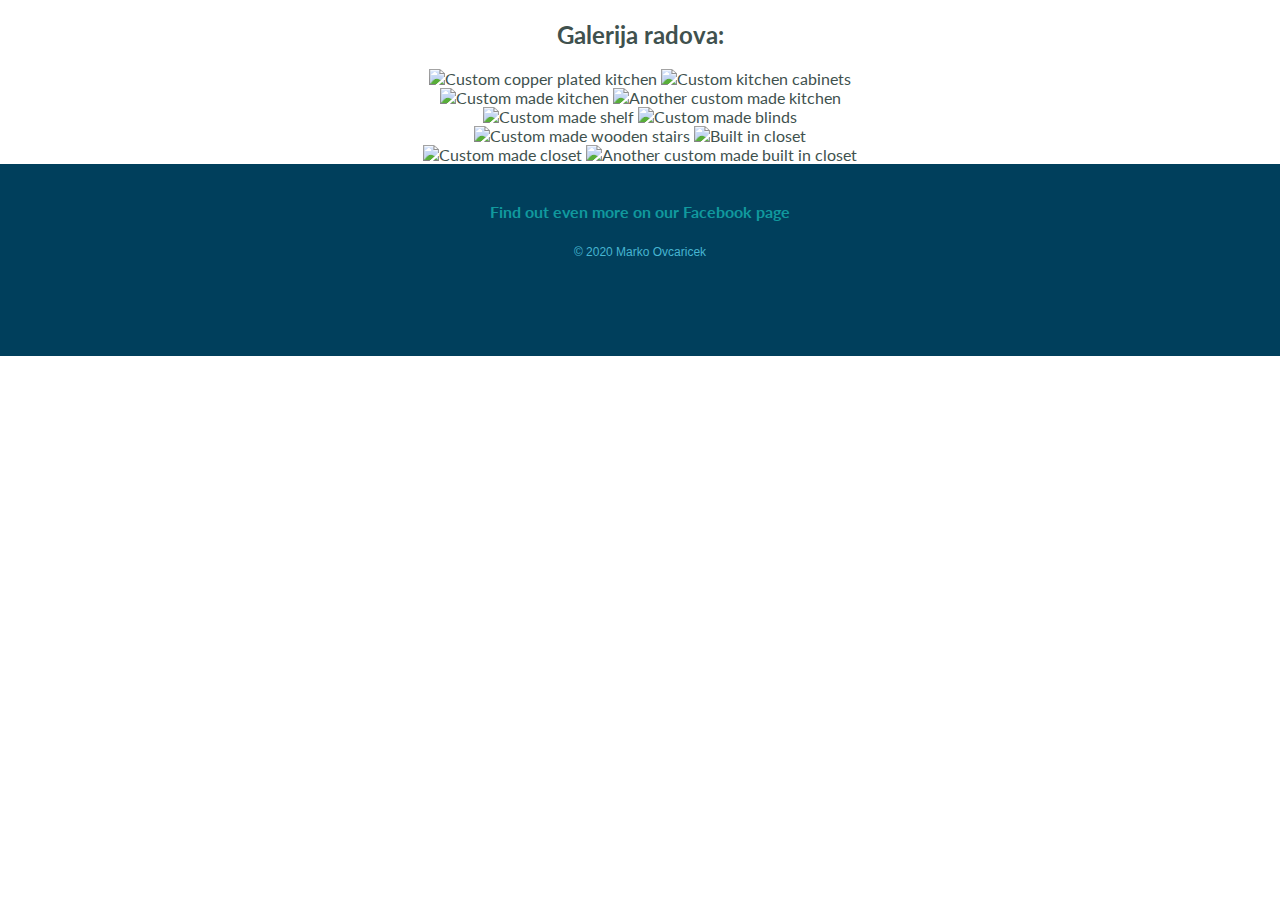
==== gallery.html @ a255d54d "Add initial Kautero Adriatic files" ====
<!DOCTYPE html>
<html lang="en" dir="ltr">

<head>
  <meta charset="utf-8">
  <title>Photo gallery - KAUTERO ADRIATIC</title>
  <link rel="stylesheet" href="css/styles.css">
  <link rel="icon" href="favicon.ico">
  <link href="https://fonts.googleapis.com/css?family=Lato|News+Cycle|Saira+Condensed&display=swap" rel="stylesheet">
</head>

<body>
  <div class="top">
    <h2>Galerija radova:</h2>
    <div class="img">
      <img src="C:\Users\ME\Desktop\Web Development\Kautero Adriatic\images\bakar.jpg" alt="Custom copper plated kitchen">
      <img src="C:\Users\ME\Desktop\Web Development\Kautero Adriatic\images\kuhinja.jpg" alt="Custom kitchen cabinets">

    </div>
    <div class="img">
      <img src="C:\Users\ME\Desktop\Web Development\Kautero Adriatic\images\kuhinja1.jpg" alt="Custom made kitchen">
      <img src="C:\Users\ME\Desktop\Web Development\Kautero Adriatic\images\kuhinja2.jpg" alt="Another custom made kitchen">

    </div>
    <div class="img">
      <img src="C:\Users\ME\Desktop\Web Development\Kautero Adriatic\images\polica.jpg" alt="Custom made shelf">
      <img src="C:\Users\ME\Desktop\Web Development\Kautero Adriatic\images\grilje.jpg" alt="Custom made blinds">

    </div>
    <div class="img">
      <img src="C:\Users\ME\Desktop\Web Development\Kautero Adriatic\images\stube.jpg" alt="Custom made wooden stairs">
      <img src="C:\Users\ME\Desktop\Web Development\Kautero Adriatic\images\ugradbeni.jpg" alt="Built in closet">

    </div>
    <div class="img">
      <img src="C:\Users\ME\Desktop\Web Development\Kautero Adriatic\images\ormar.jpg" alt="Custom made closet">
      <img src="C:\Users\ME\Desktop\Web Development\Kautero Adriatic\images\ugradbeni3.jpg" alt="Another custom made built in closet">

    </div>
  </div>
  <div class="footer">
    <a class="fb" href="https://www.facebook.com/KAUTERO-ADRIATIC-414370849050966/" target="_blank">Find out even more on our Facebook page</a>
    <p class="copyright">© 2020 Marko Ovcaricek</p>
  </div>
</body>

</html>
---- css/styles.css ----
body {
  color: #40514E;
  margin: 0;
  text-align: center;
  font-family: 'Lato', sans-serif;
}

p {
  color: #40514E;
  text-align: center;
  font-family: 'News+Cycle', sans-serif;
  line-height: 2;
  height: auto;

}

h1 {
  font-size: 3rem;
  margin: 3rem auto 0 auto;
  font-family: 'Saira+Condensed&display=swap', sans-serif;
  color: #003f5c;
}

h3 {
  font-size: 1.5rem;
  font-family: 'Saira+Condensed&display=swap', sans-serif;
  color: #003f5c;
}

a {
  color: #11999E;
  font-weight: bold;
  text-decoration: none;
  padding: 1rem 0.5rem;
}

a:hover {
  color: #EAF6F6;
}

hr {
  width: 5%;
  border: dotted #EAF6F6 0.3rem;
  border-bottom: none;
  margin: 6.25rem auto;
}

.divtop {
  background-color: #e1f4f3;
  padding: 2rem 0 1rem 0;
  position: relative;
}

.divmiddle {
  margin: 6.25rem 0;
}

.work {
  width: 50%;
  margin: 6.25rem auto;
  text-align: left;
}

.imgkitchen {
  width: 25%;
  float: left;
  margin-right: 2rem;
}
.imgkitchen:hover {
  width: 40%;
  float: left;
  margin-right: 2rem;
}

.imgcloset {
  width: 15%;
  float: right;
  margin-left: 2rem;
}
.imgcloset:hover {
  width: 30%;
  float: right;
  margin-left: 2rem;
}

.button {
  background-color: #003f5c;
  color: white;
  padding: 1rem 0.5rem;
  margin-bottom: 2rem;
}

.button:hover {
  background-color: #e1f4f3;
}

.mail {
  color: #e1f4f3;
}

.mail:hover {
  color: #003f5c;
}

.footer {
  background-color: #003f5c;
  color: #EAF6F6;
  height: 8rem;
  line-height: 2;
  padding: 2rem 0 2rem 0;
  margin: 0;

}

.pfoot {
  color: #e1f4f3;
}

.copyright {
  color: #46b5d1;
  font-size: 0.75rem;
}
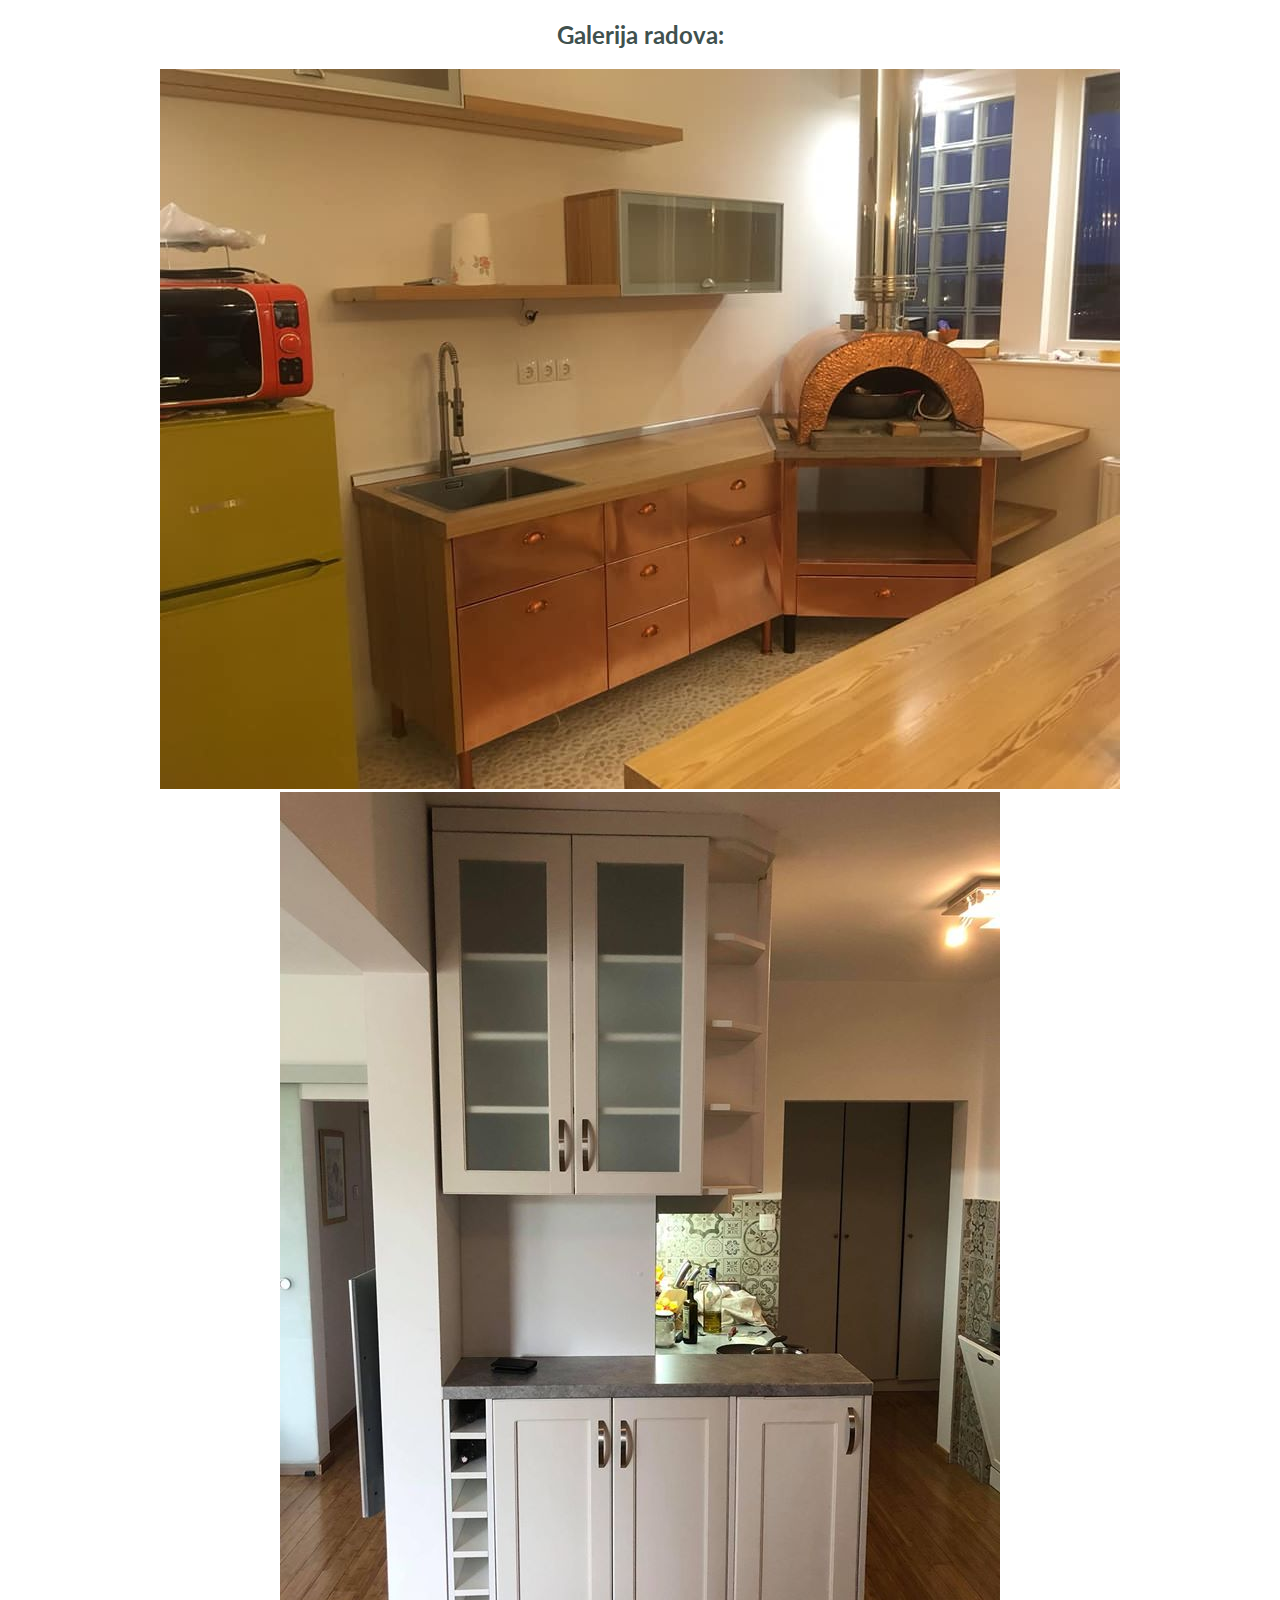
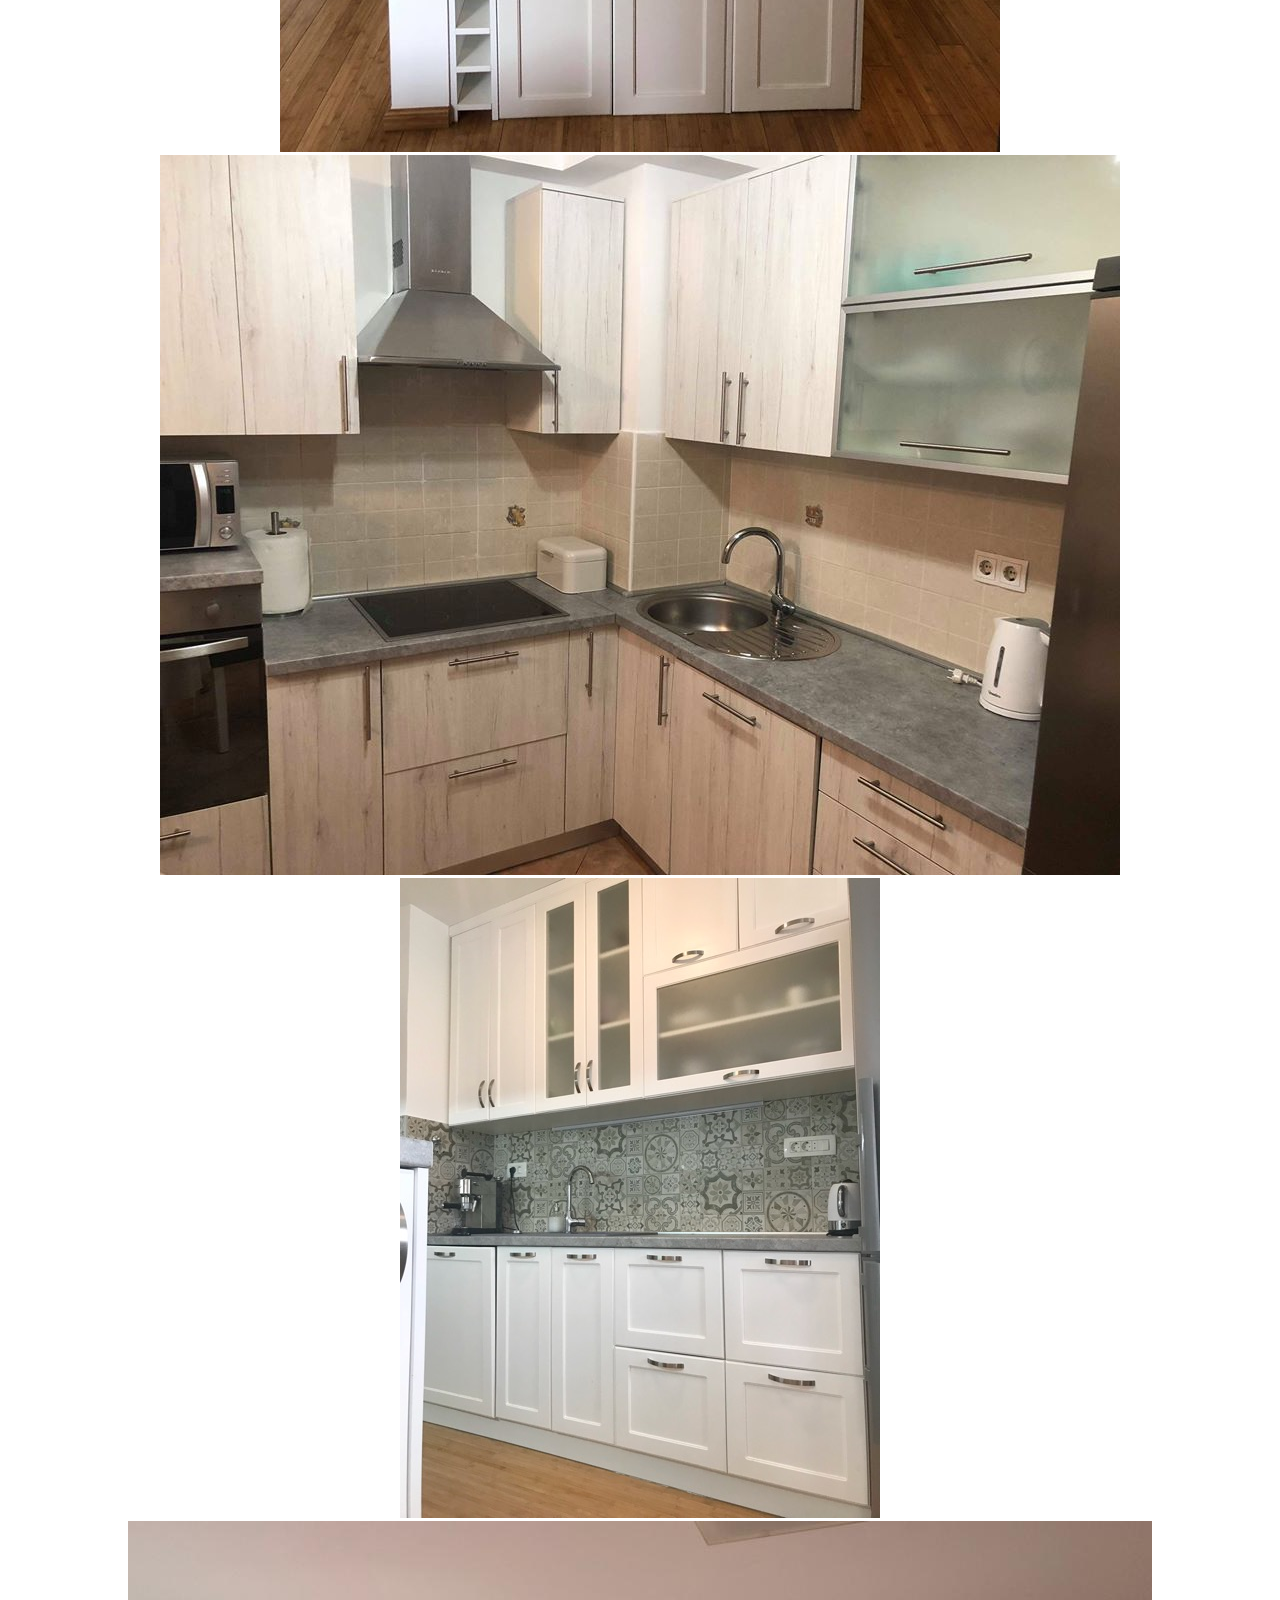
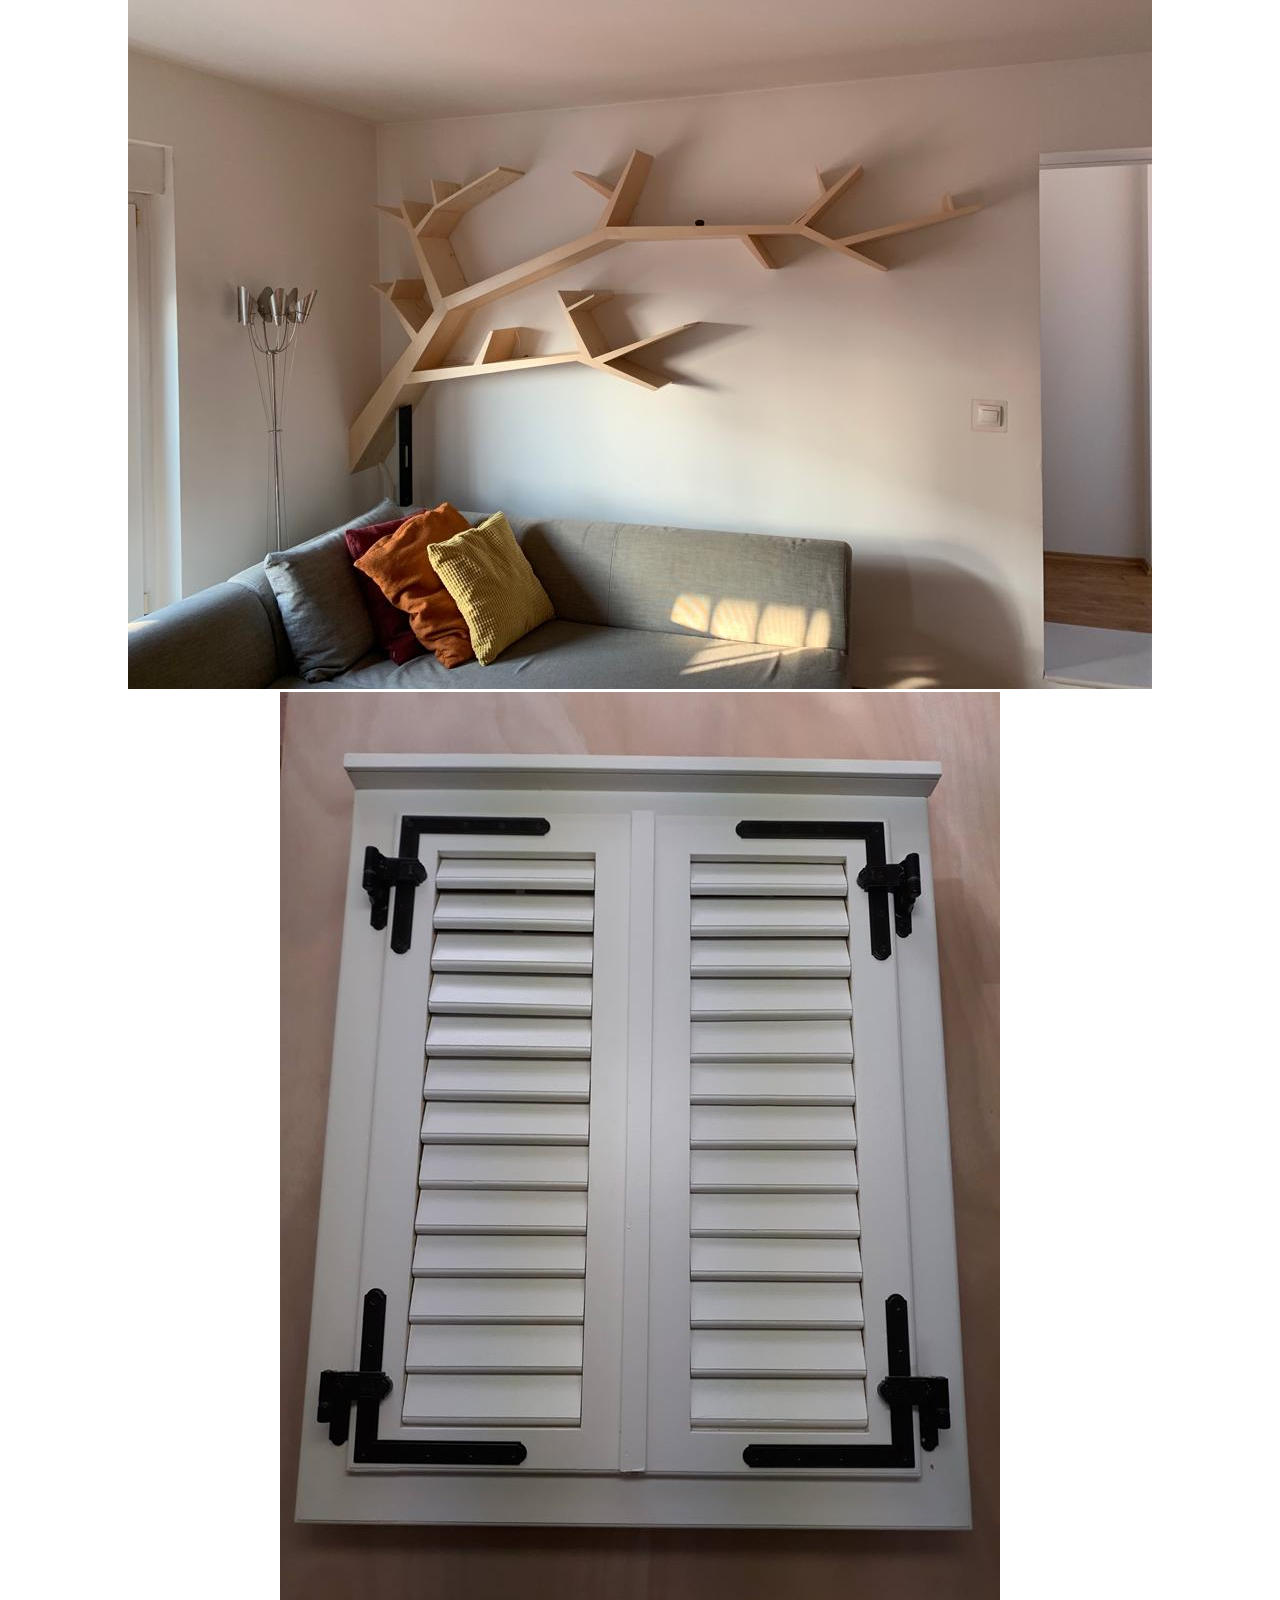
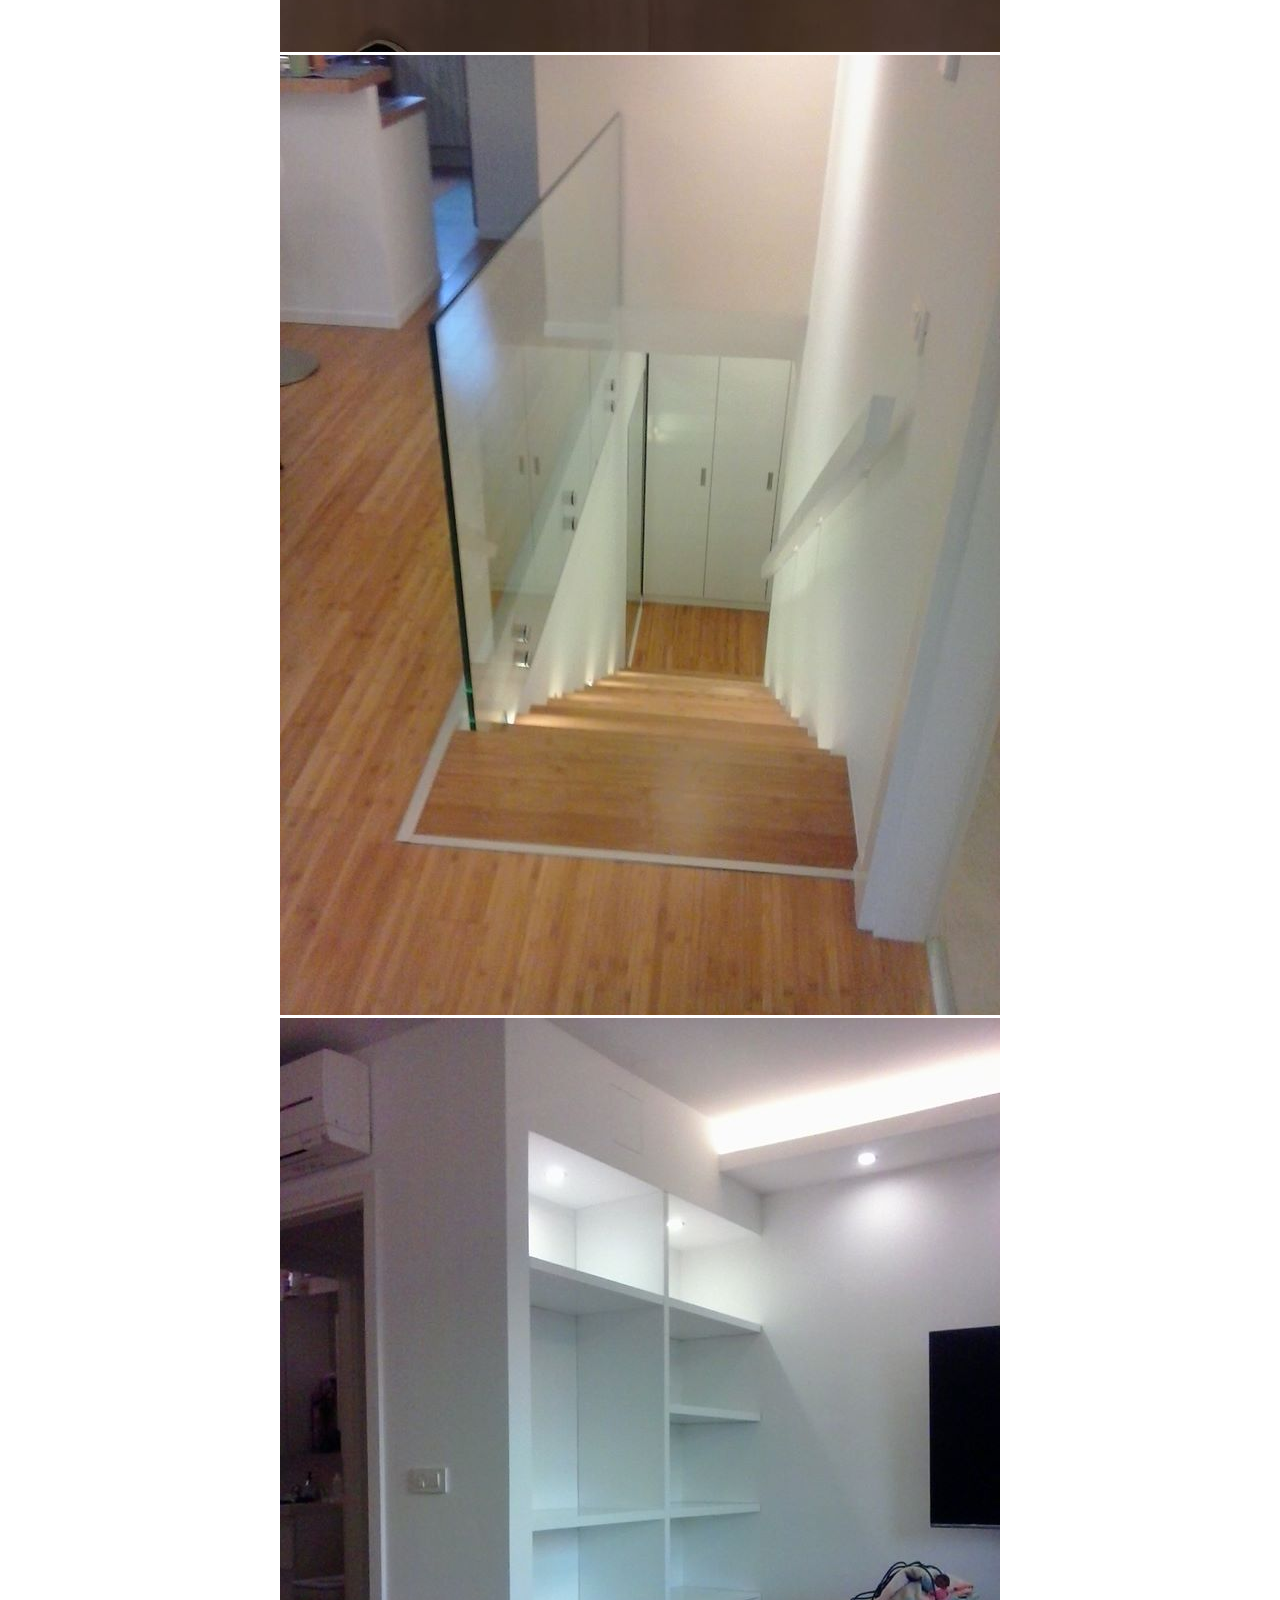
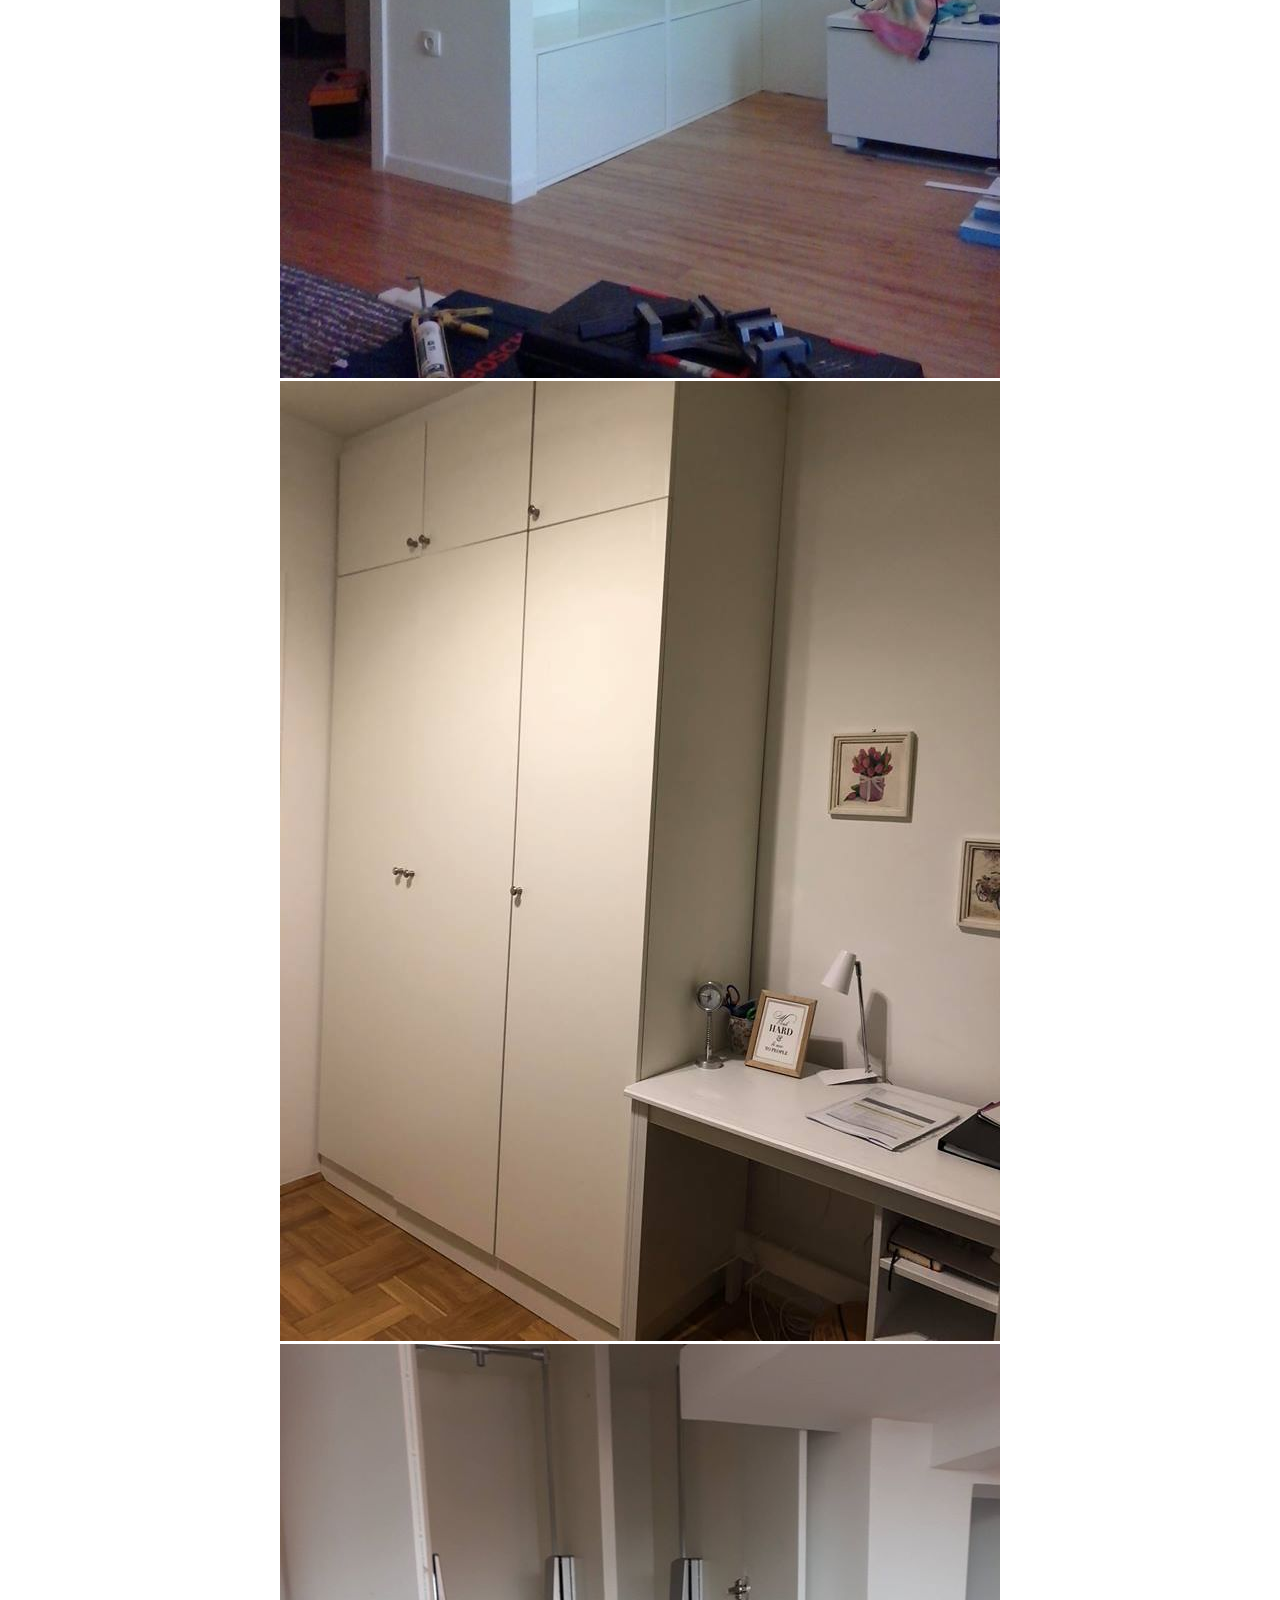
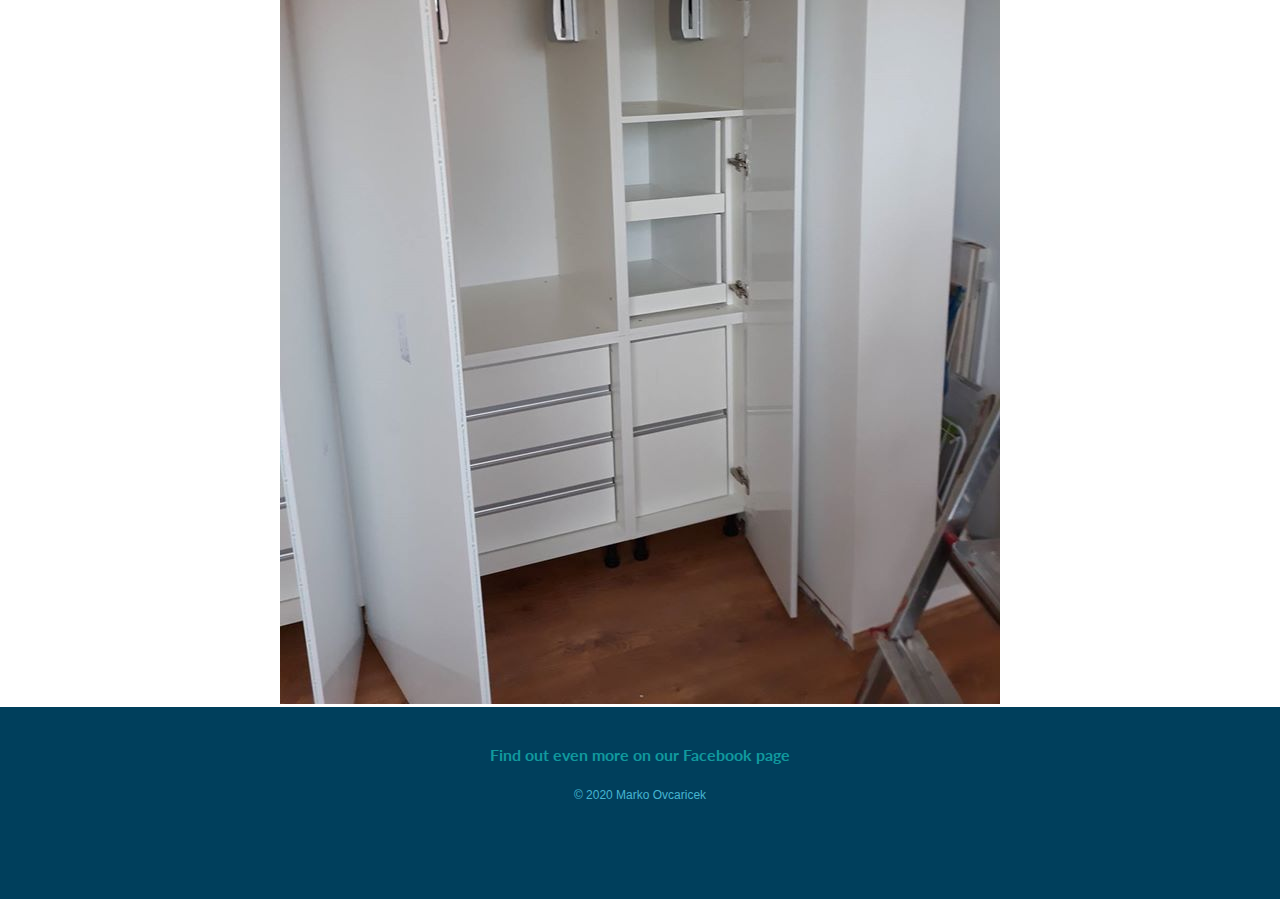
==== commit dab42e70: "Add files via upload" ====
--- a/gallery.html
+++ b/gallery.html
@@ -13,28 +13,28 @@
   <div class="top">
     <h2>Galerija radova:</h2>
     <div class="img">
-      <img src="C:\Users\ME\Desktop\Web Development\Kautero Adriatic\images\bakar.jpg" alt="Custom copper plated kitchen">
-      <img src="C:\Users\ME\Desktop\Web Development\Kautero Adriatic\images\kuhinja.jpg" alt="Custom kitchen cabinets">
+      <img src="images\bakar.jpg" alt="Custom copper plated kitchen">
+      <img src="images\kuhinja.jpg" alt="Custom kitchen cabinets">
 
     </div>
     <div class="img">
-      <img src="C:\Users\ME\Desktop\Web Development\Kautero Adriatic\images\kuhinja1.jpg" alt="Custom made kitchen">
-      <img src="C:\Users\ME\Desktop\Web Development\Kautero Adriatic\images\kuhinja2.jpg" alt="Another custom made kitchen">
+      <img src="images\kuhinja1.jpg" alt="Custom made kitchen">
+      <img src="images\kuhinja2.jpg" alt="Another custom made kitchen">
 
     </div>
     <div class="img">
-      <img src="C:\Users\ME\Desktop\Web Development\Kautero Adriatic\images\polica.jpg" alt="Custom made shelf">
-      <img src="C:\Users\ME\Desktop\Web Development\Kautero Adriatic\images\grilje.jpg" alt="Custom made blinds">
+      <img src="images\polica.jpg" alt="Custom made shelf">
+      <img src="images\grilje.jpg" alt="Custom made blinds">
 
     </div>
     <div class="img">
-      <img src="C:\Users\ME\Desktop\Web Development\Kautero Adriatic\images\stube.jpg" alt="Custom made wooden stairs">
-      <img src="C:\Users\ME\Desktop\Web Development\Kautero Adriatic\images\ugradbeni.jpg" alt="Built in closet">
+      <img src="images\stube.jpg" alt="Custom made wooden stairs">
+      <img src="images\ugradbeni.jpg" alt="Built in closet">
 
     </div>
     <div class="img">
-      <img src="C:\Users\ME\Desktop\Web Development\Kautero Adriatic\images\ormar.jpg" alt="Custom made closet">
-      <img src="C:\Users\ME\Desktop\Web Development\Kautero Adriatic\images\ugradbeni3.jpg" alt="Another custom made built in closet">
+      <img src="images\ormar.jpg" alt="Custom made closet">
+      <img src="images\ugradbeni3.jpg" alt="Another custom made built in closet">
 
     </div>
   </div>
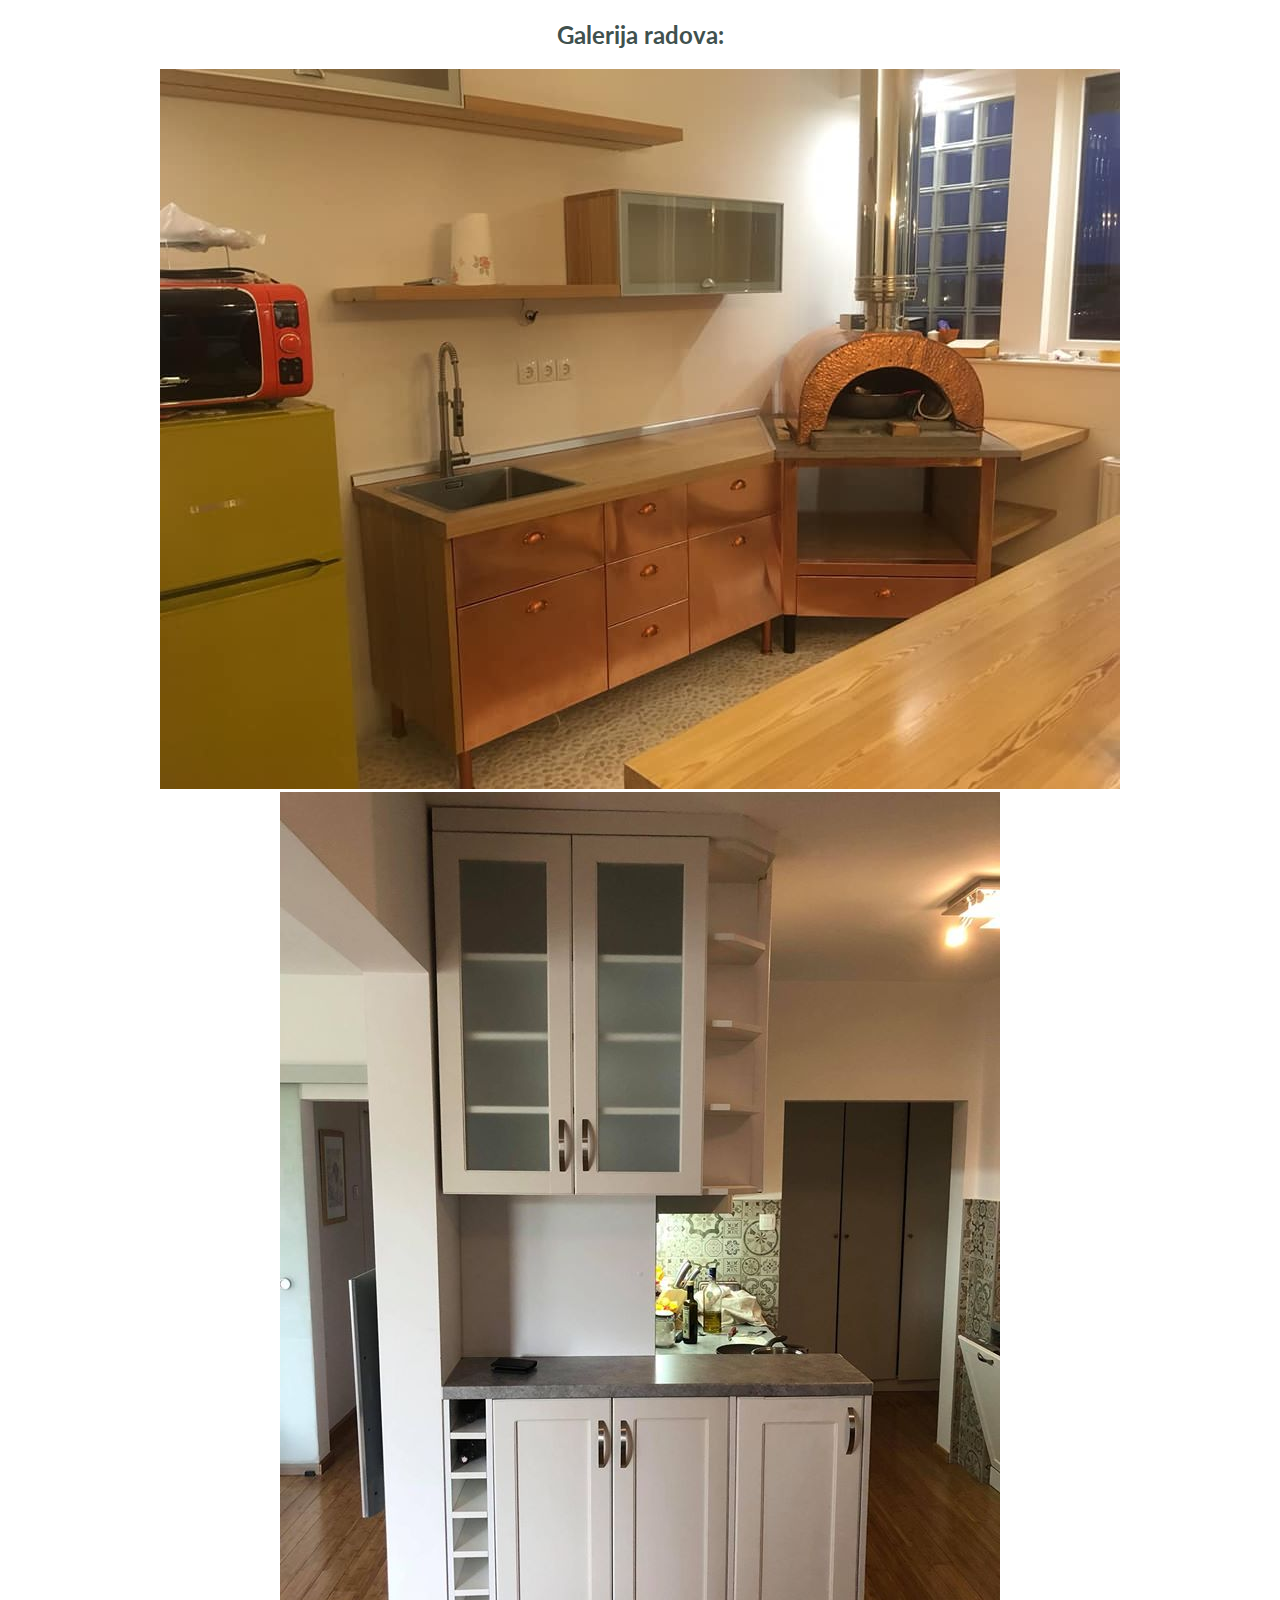
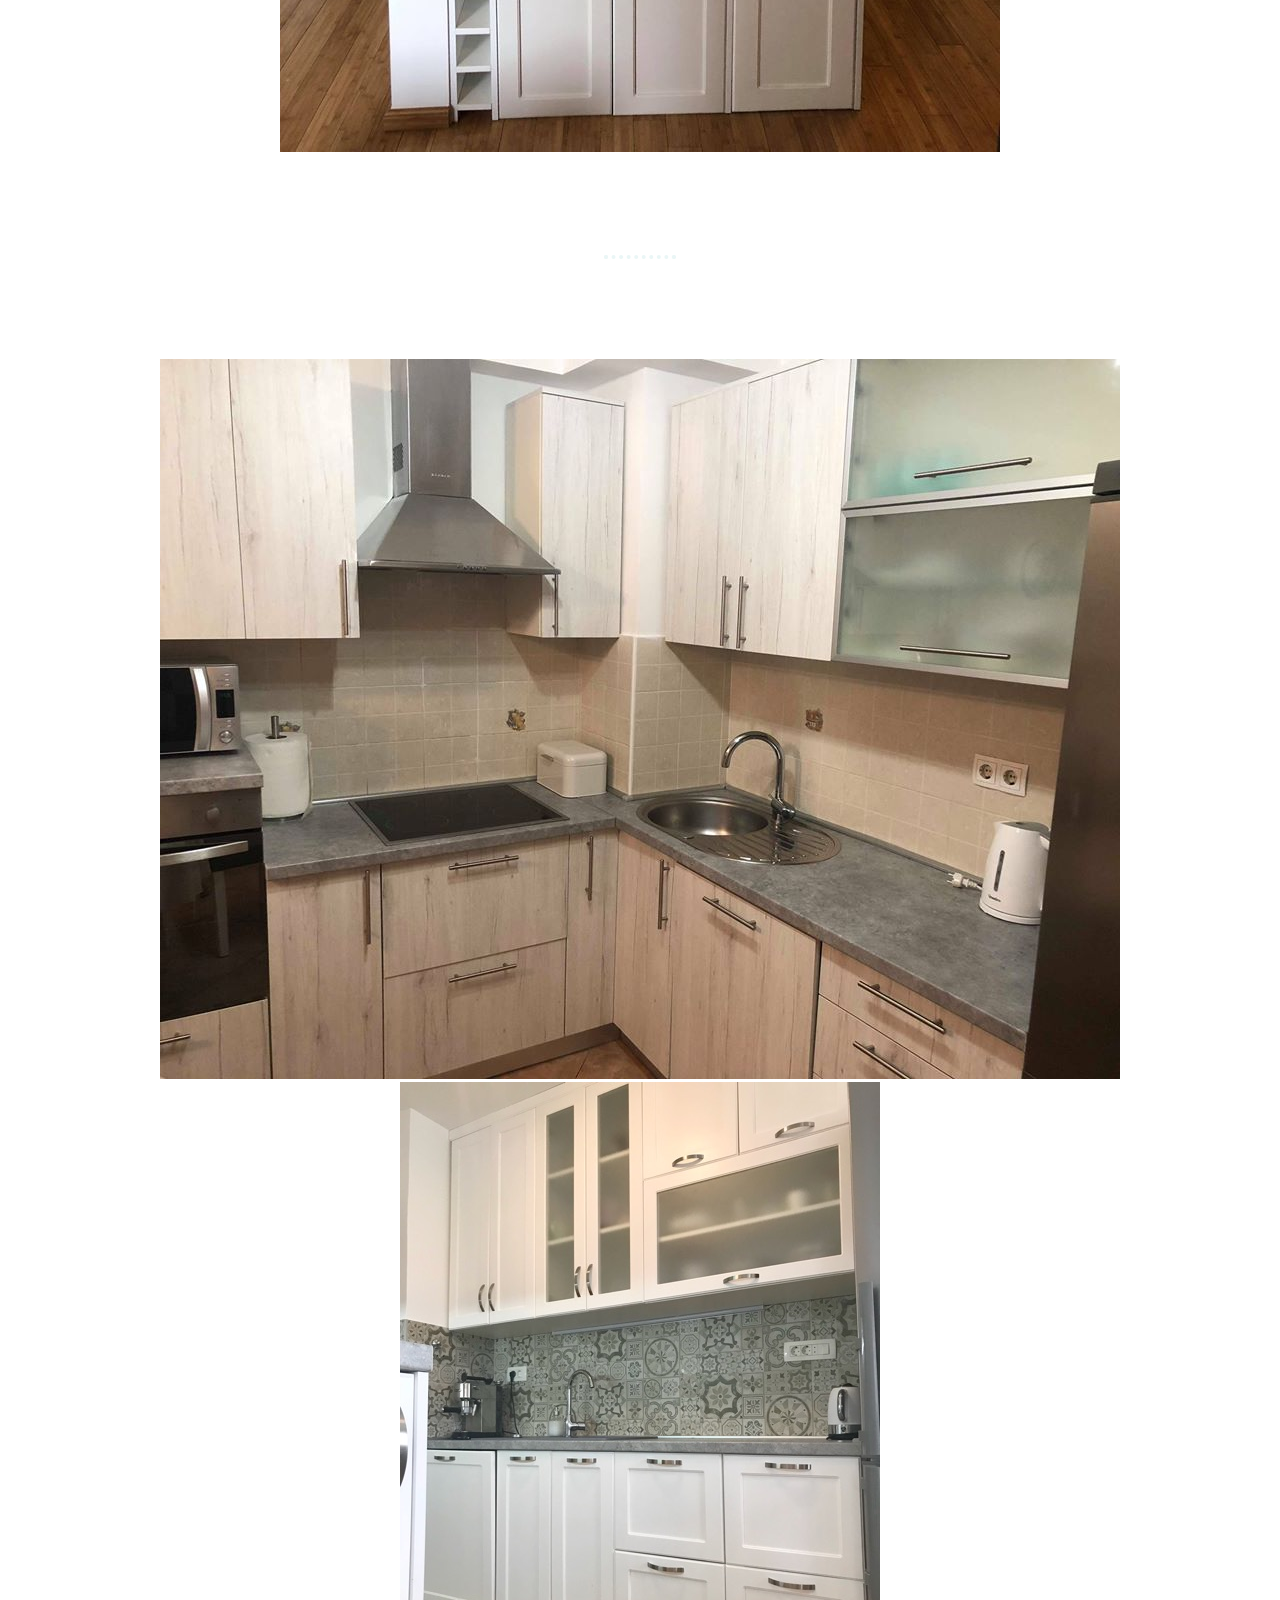
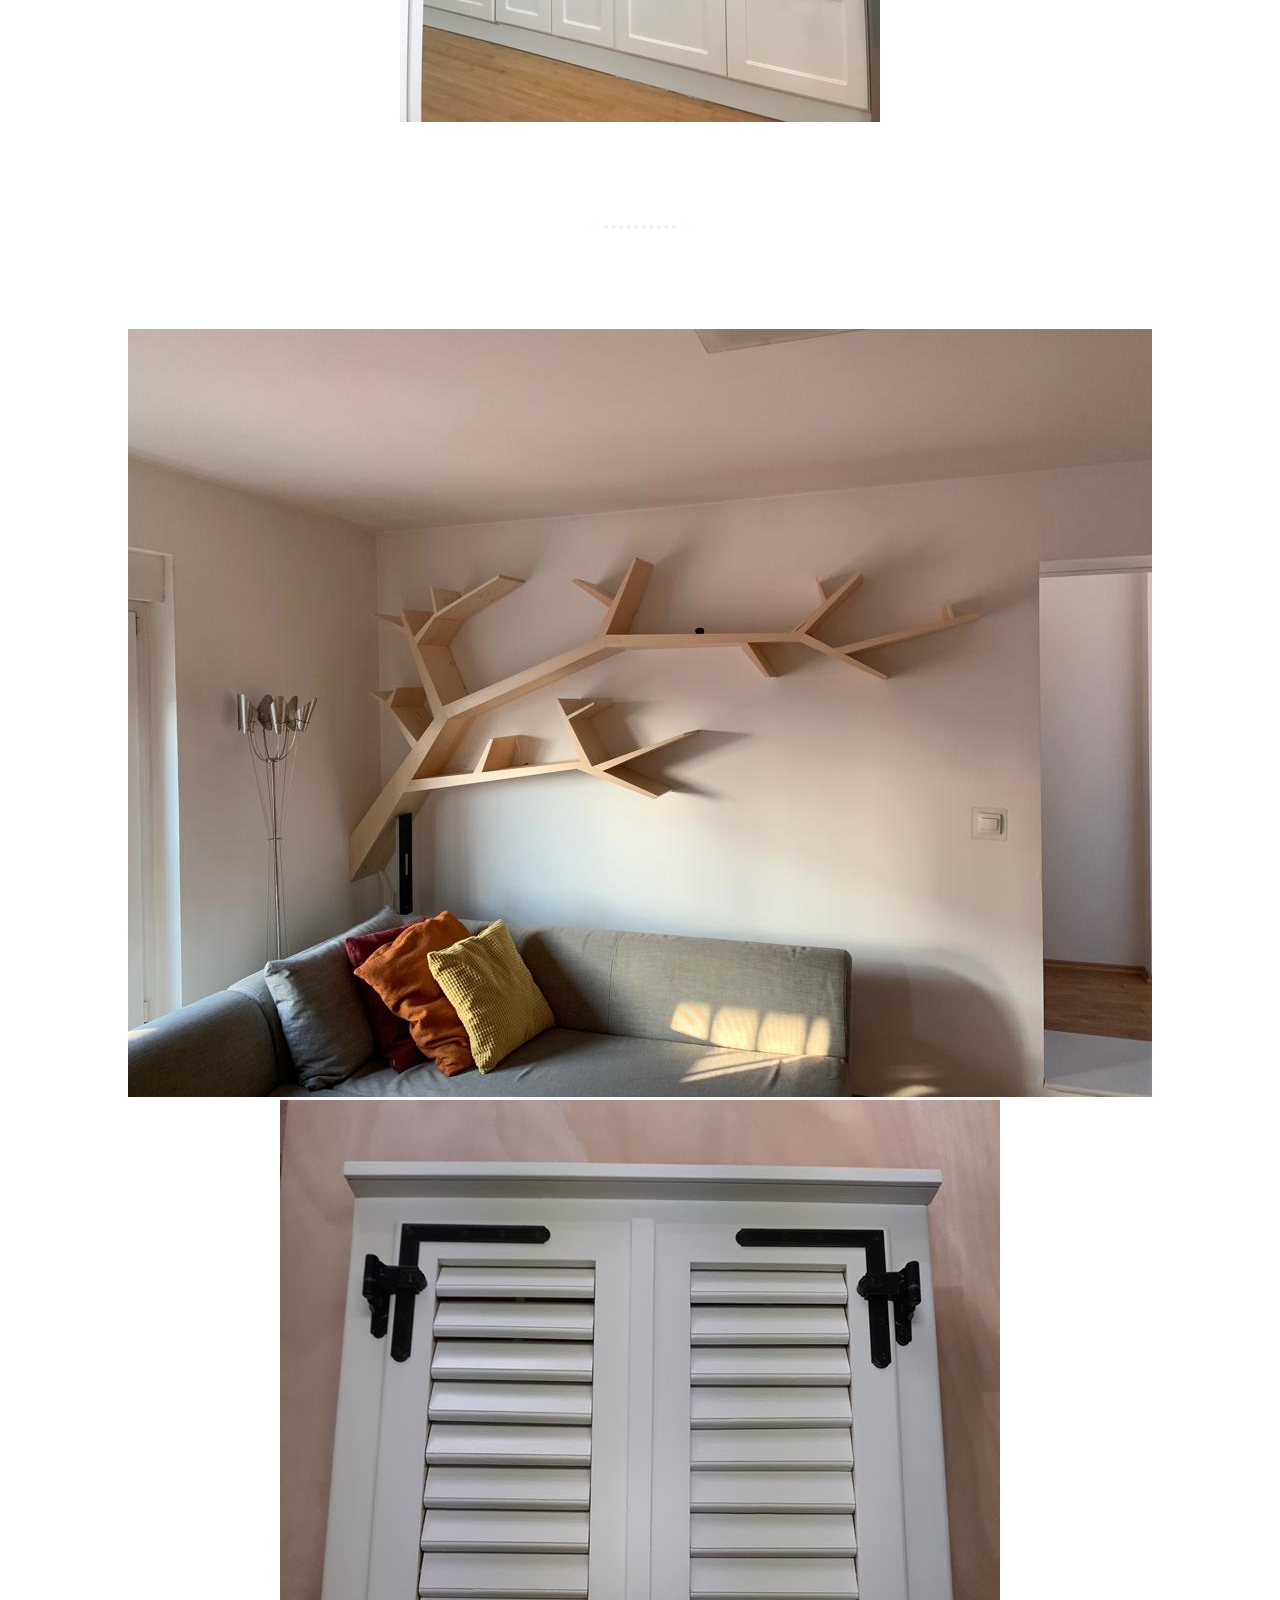
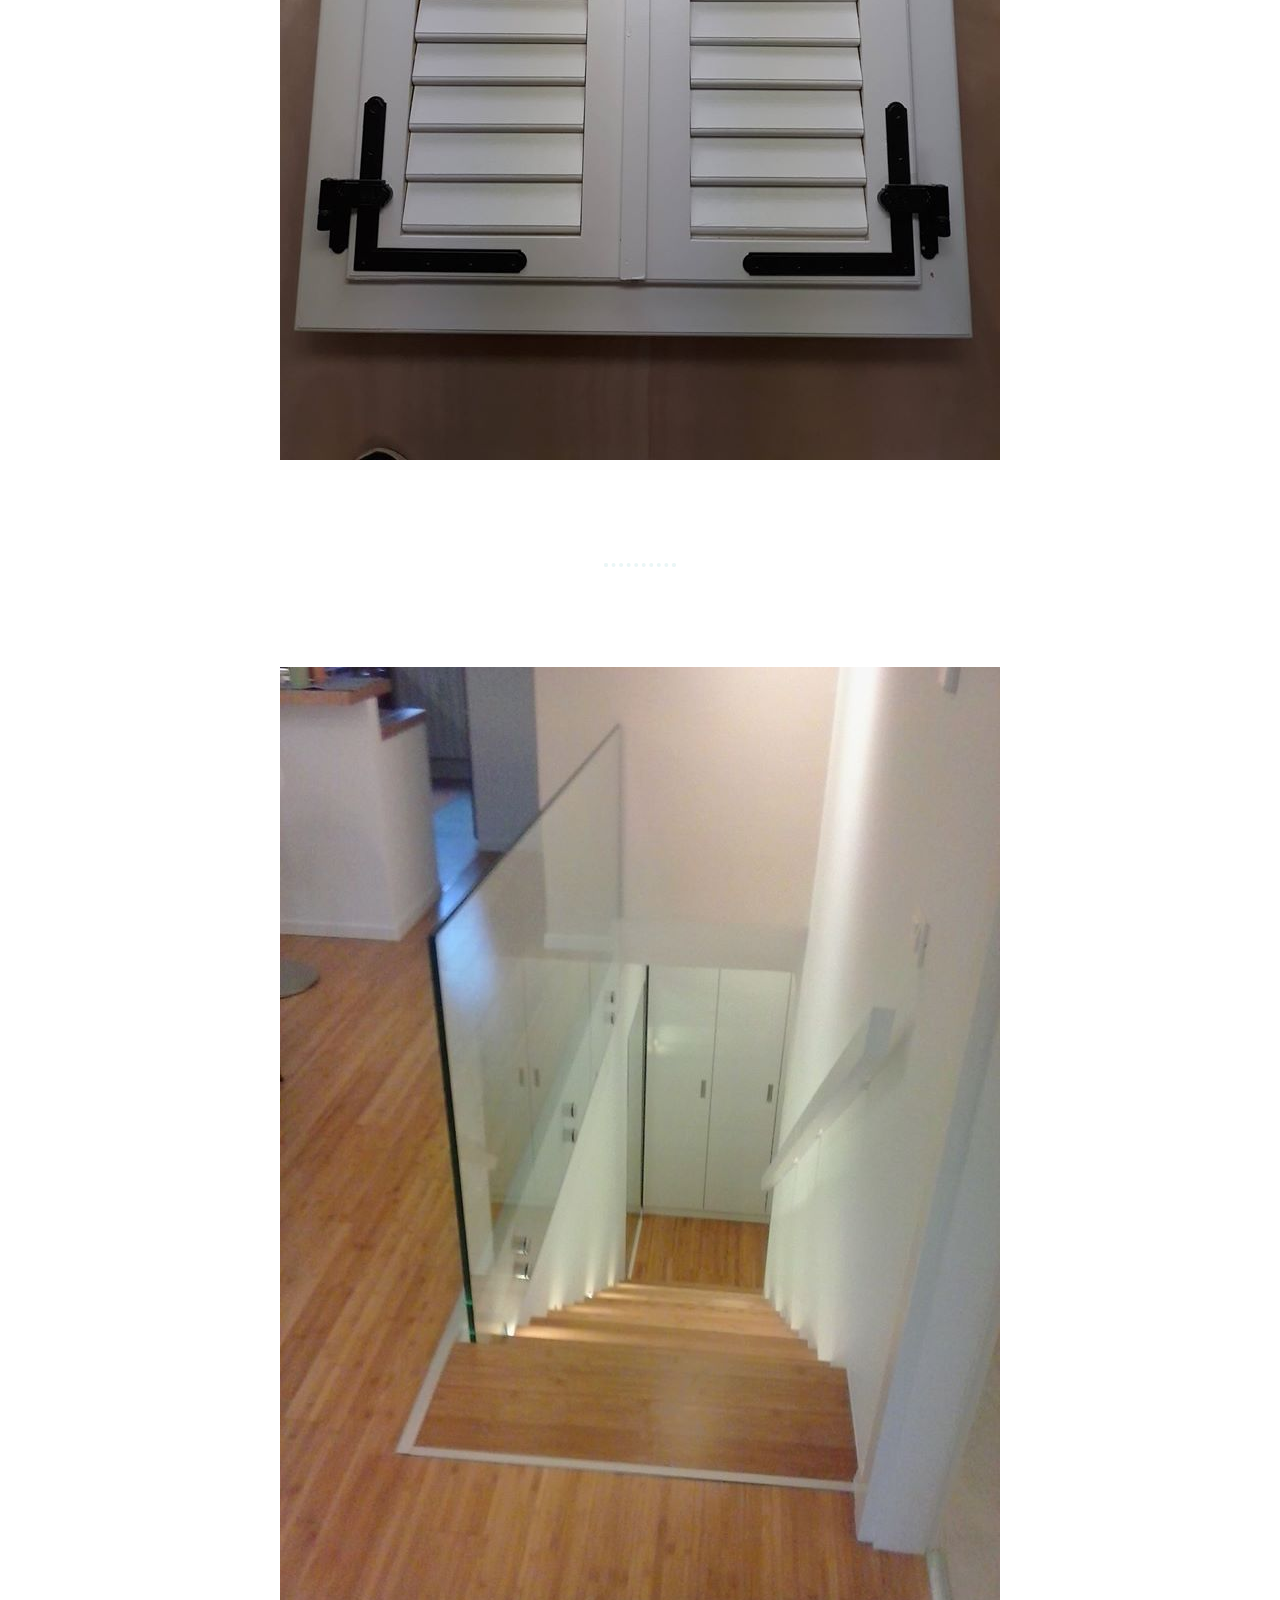
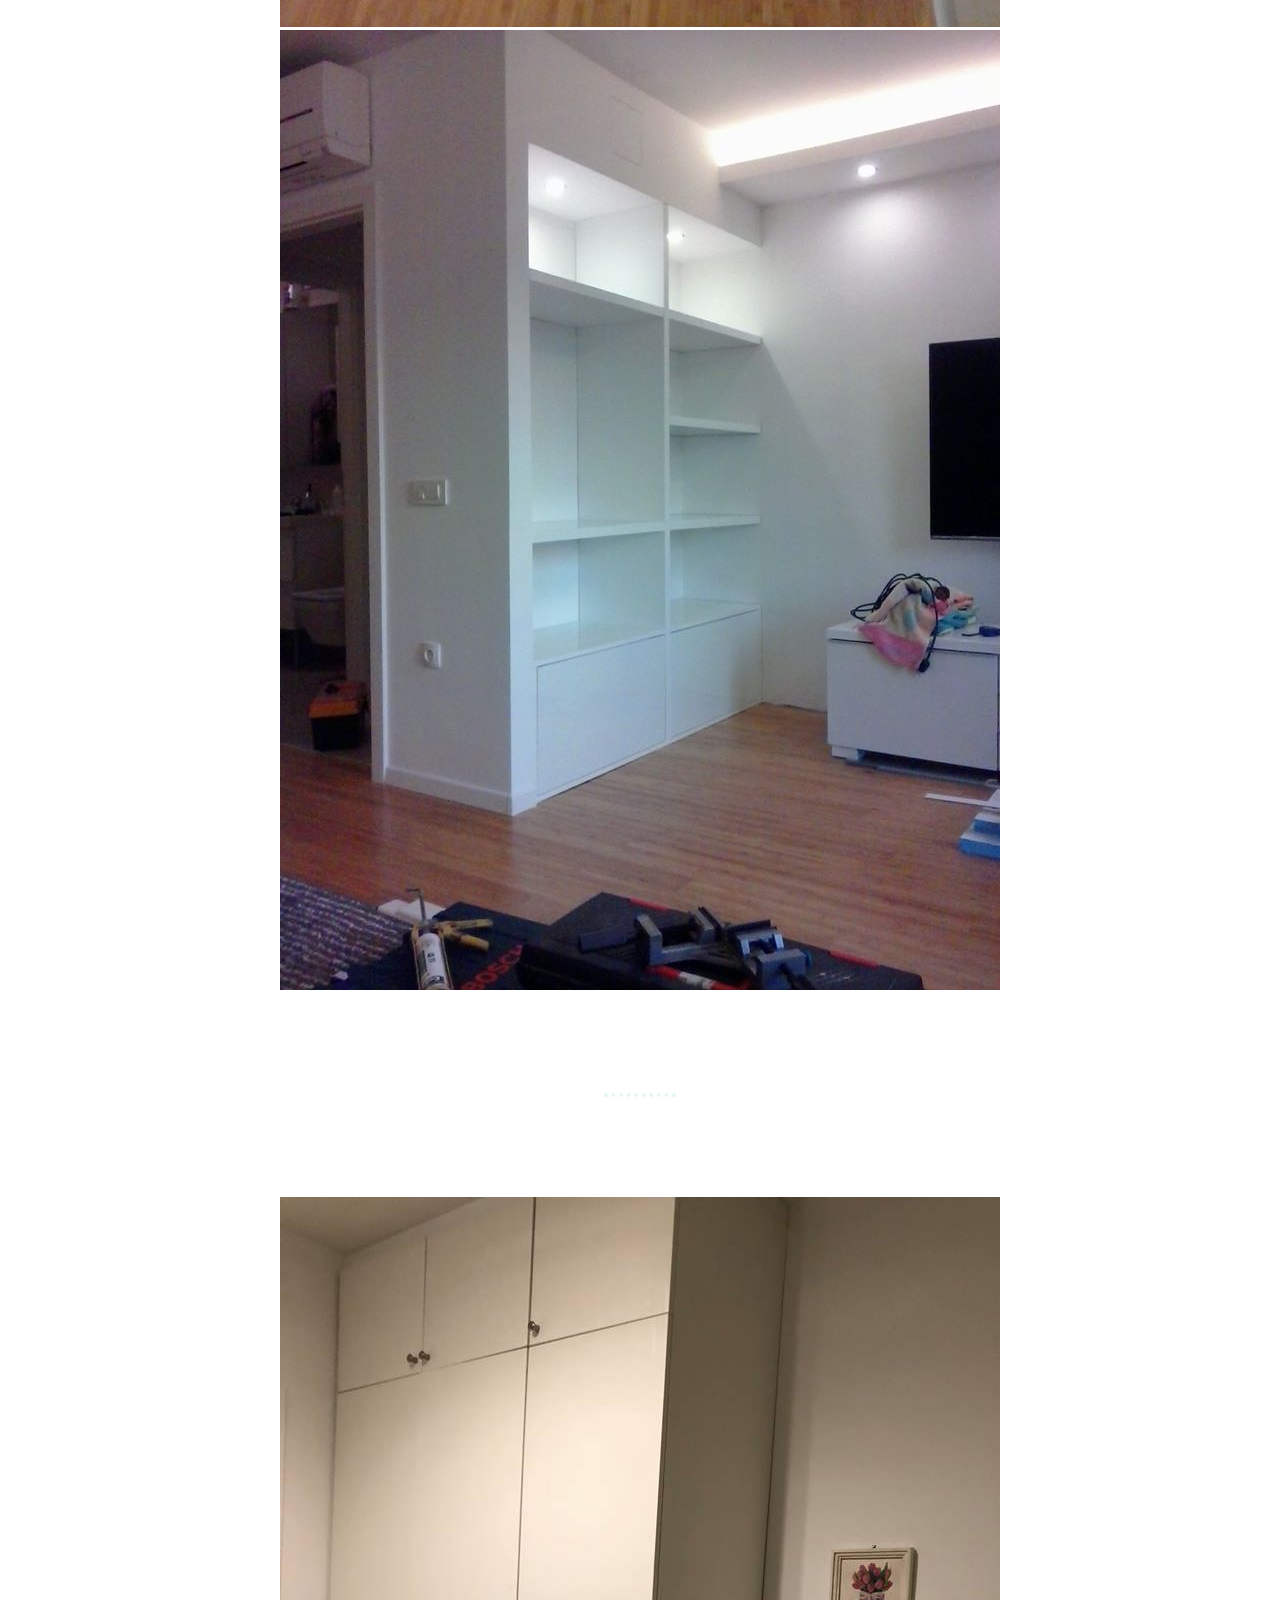
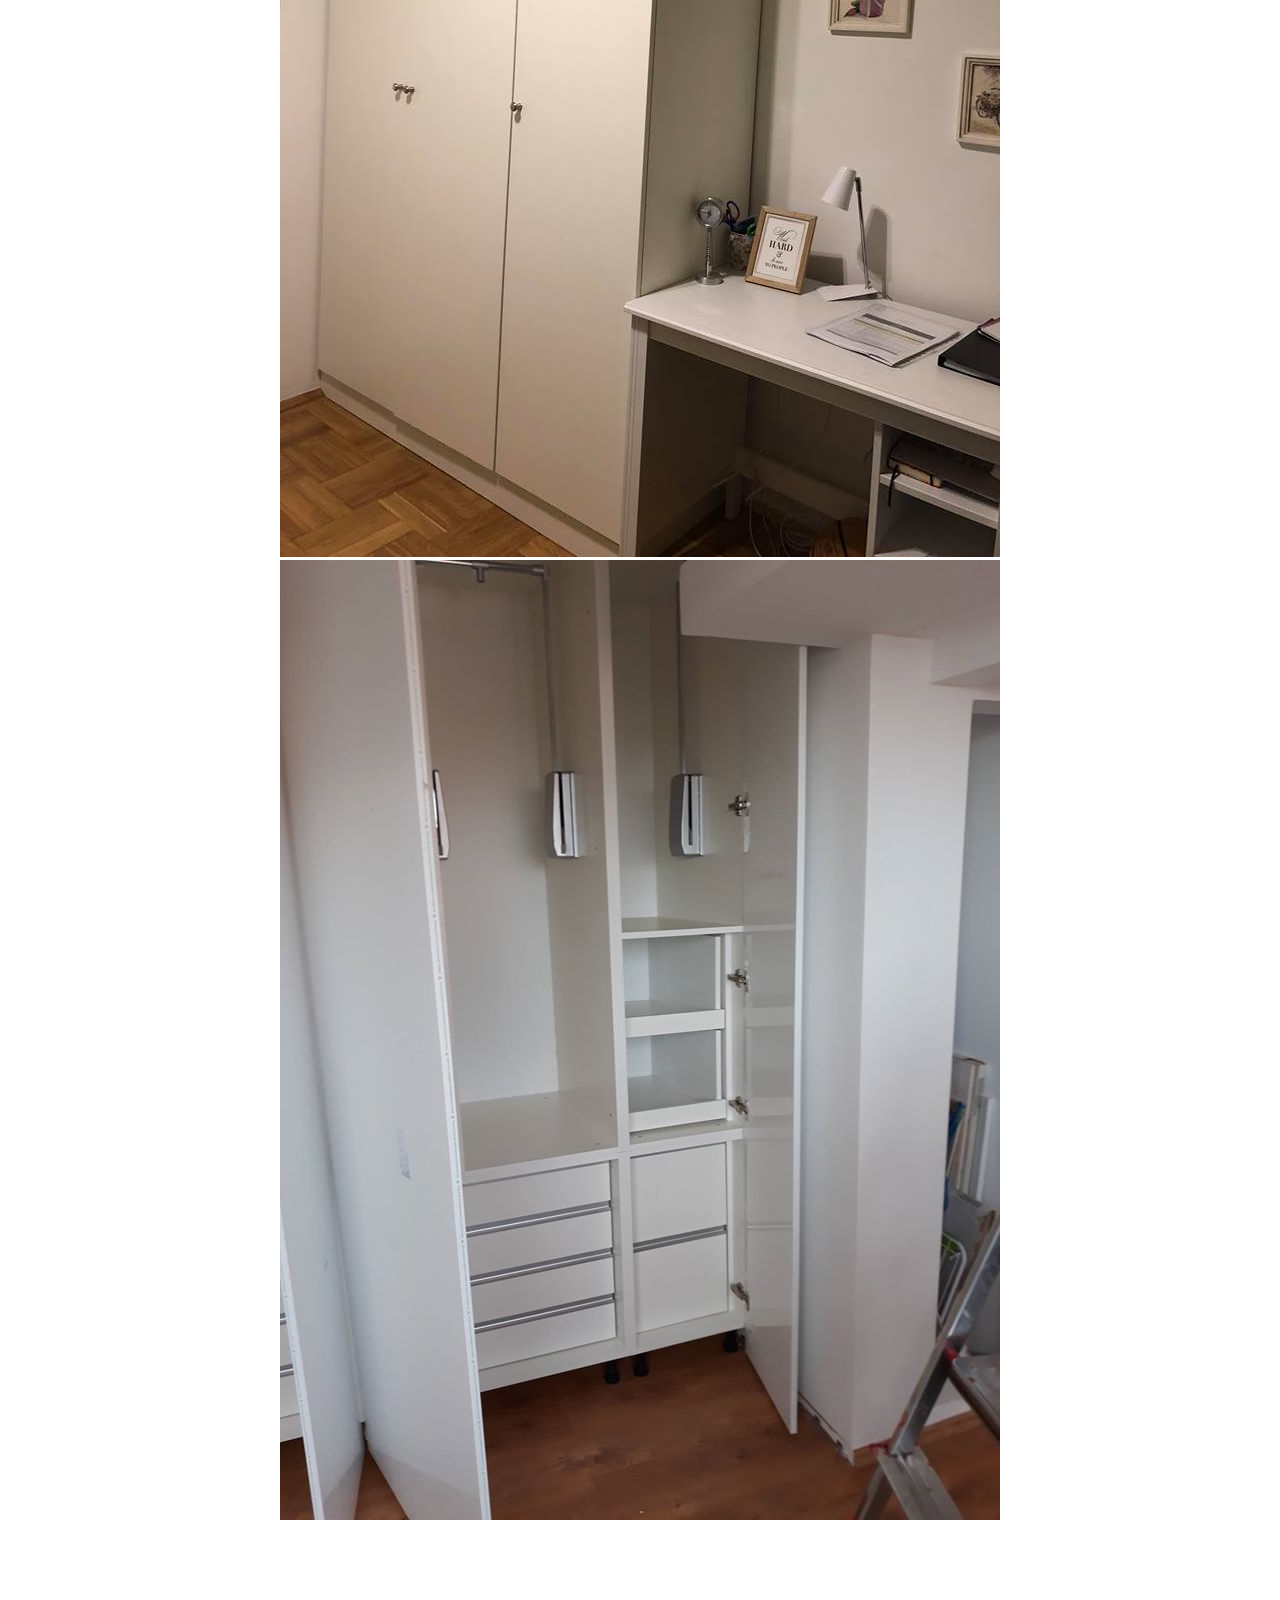
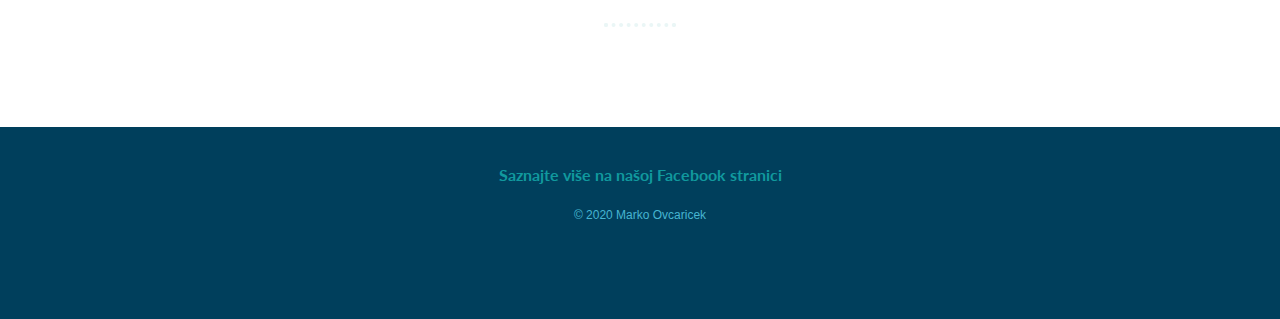
==== commit ddca254c: "Add files via upload" ====
--- a/gallery.html
+++ b/gallery.html
@@ -10,36 +10,41 @@
 </head>
 
 <body>
+  <h2>Galerija radova:</h2>
   <div class="top">
-    <h2>Galerija radova:</h2>
-    <div class="img">
-      <img src="images\bakar.jpg" alt="Custom copper plated kitchen">
-      <img src="images\kuhinja.jpg" alt="Custom kitchen cabinets">
 
+    <div class="img1">
+      <img class="imgleft" src="images\bakar.jpg" alt="Custom copper plated kitchen">
+      <img class="imgright" src="images\kuhinja.jpg" alt="Custom kitchen cabinets">
     </div>
-    <div class="img">
-      <img src="images\kuhinja1.jpg" alt="Custom made kitchen">
-      <img src="images\kuhinja2.jpg" alt="Another custom made kitchen">
+    <hr>
+    <div class="img1">
+      <img class="imgleft" src="images\kuhinja1.jpg" alt="Custom made kitchen">
+      <img class="imgright" src="images\kuhinja2.jpg" alt="Another custom made kitchen">
+    </div>
+    <hr>
+    <div class="img1">
+      <img class="imgleft" src="images\polica.jpg" alt="Custom made shelf">
+      <img class="imgright" src="images\grilje.jpg" alt="Custom made blinds">
+    </div>
+    <hr>
+    <div class="img1">
+      <img class="imgleft" src="images\stube.jpg" alt="Custom made wooden stairs">
+      <img class="imgright" src="images\ugradbeni.jpg" alt="Built in closet">
+    </div>
+    <hr>
+    <div class="img1">
+      <img class="imgleft" src="images\ormar.jpg" alt="Custom made closet">
+      <img class="imgright" src="images\ugradbeni3.jpg" alt="Another custom made built in closet">
+    </div>
 
-    </div>
-    <div class="img">
-      <img src="images\polica.jpg" alt="Custom made shelf">
-      <img src="images\grilje.jpg" alt="Custom made blinds">
+  </div>
+  <div class="divm">
 
-    </div>
-    <div class="img">
-      <img src="images\stube.jpg" alt="Custom made wooden stairs">
-      <img src="images\ugradbeni.jpg" alt="Built in closet">
-
-    </div>
-    <div class="img">
-      <img src="images\ormar.jpg" alt="Custom made closet">
-      <img src="images\ugradbeni3.jpg" alt="Another custom made built in closet">
-
-    </div>
   </div>
+  <hr>
   <div class="footer">
-    <a class="fb" href="https://www.facebook.com/KAUTERO-ADRIATIC-414370849050966/" target="_blank">Find out even more on our Facebook page</a>
+    <a class="fb" href="https://www.facebook.com/KAUTERO-ADRIATIC-414370849050966/" target="_blank">Saznajte više na našoj Facebook stranici</a>
     <p class="copyright">© 2020 Marko Ovcaricek</p>
   </div>
 </body>
--- a/css/styles.css
+++ b/css/styles.css
@@ -83,6 +83,14 @@
   margin-left: 2rem;
 }
 
+.mob {
+  color: #003f5c;
+}
+
+.mob:hover {
+  color: #46b5d1;
+}
+
 .button {
   background-color: #003f5c;
   color: white;
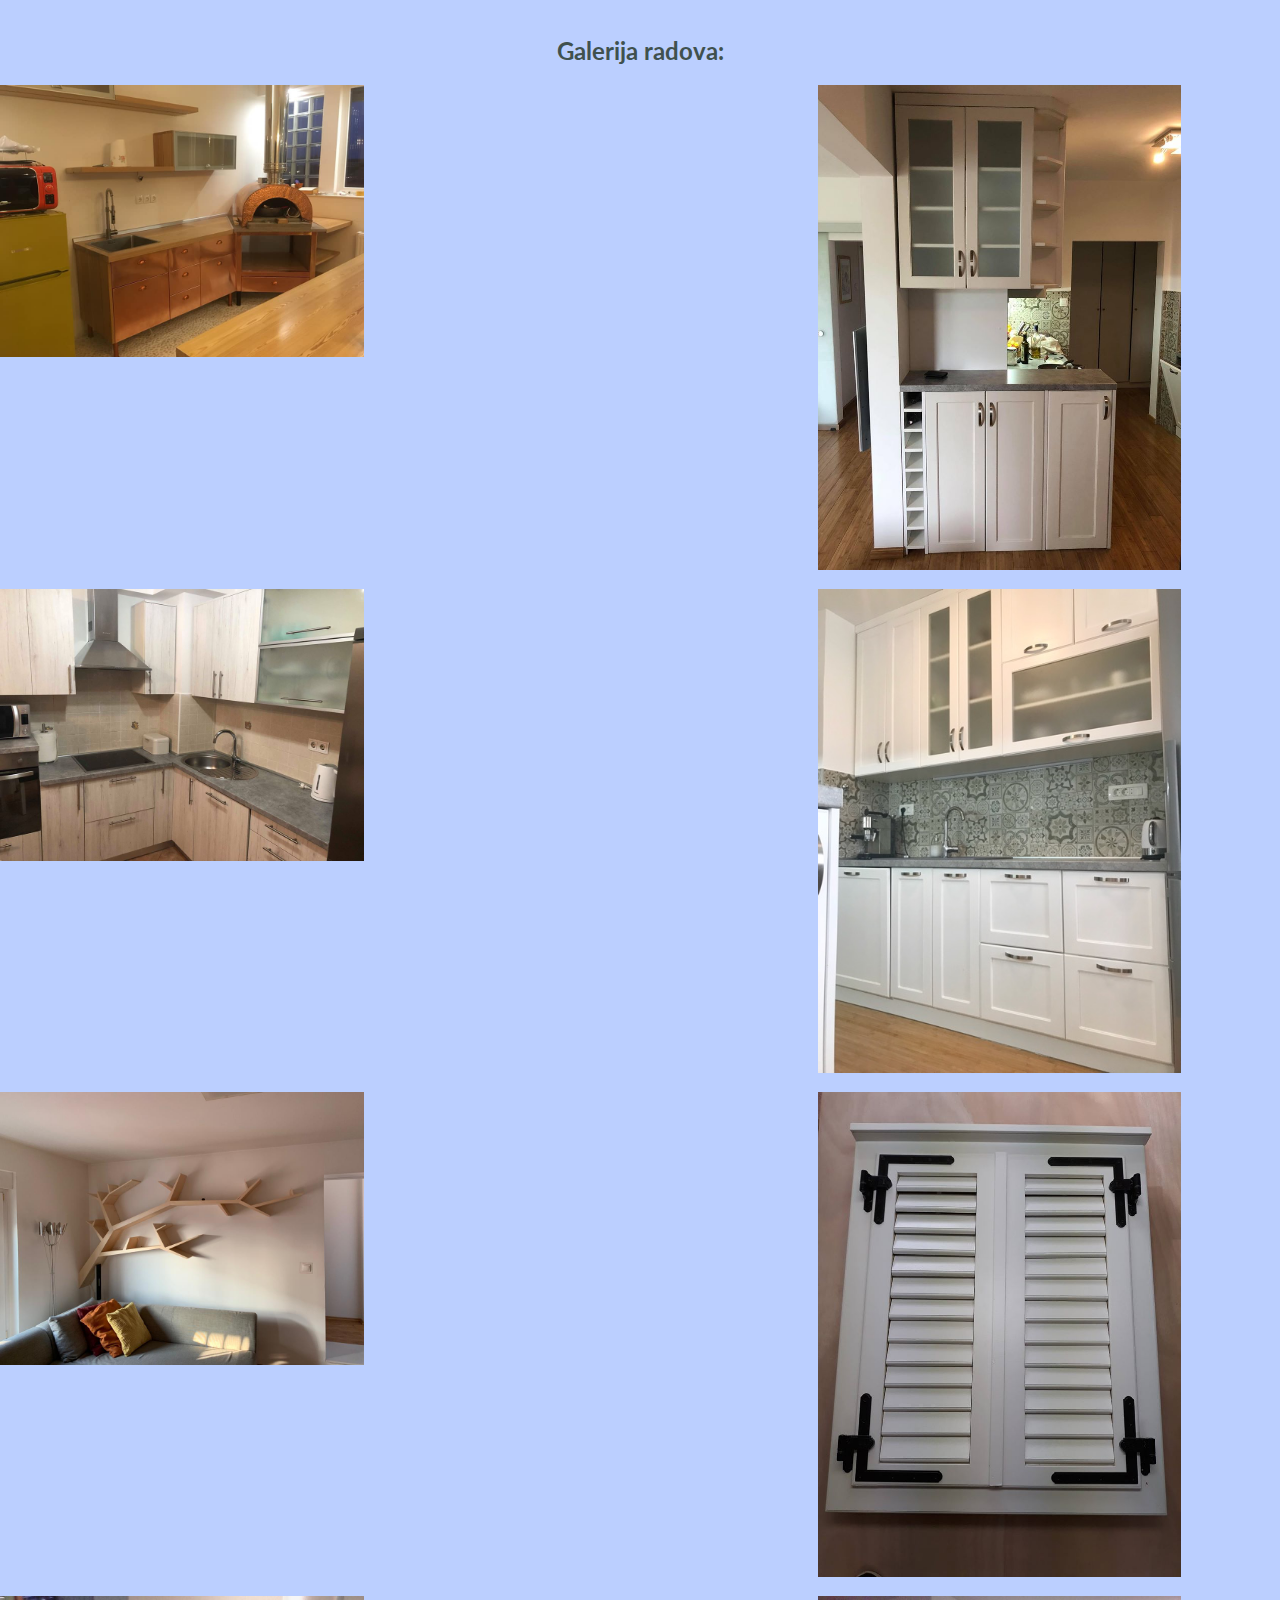
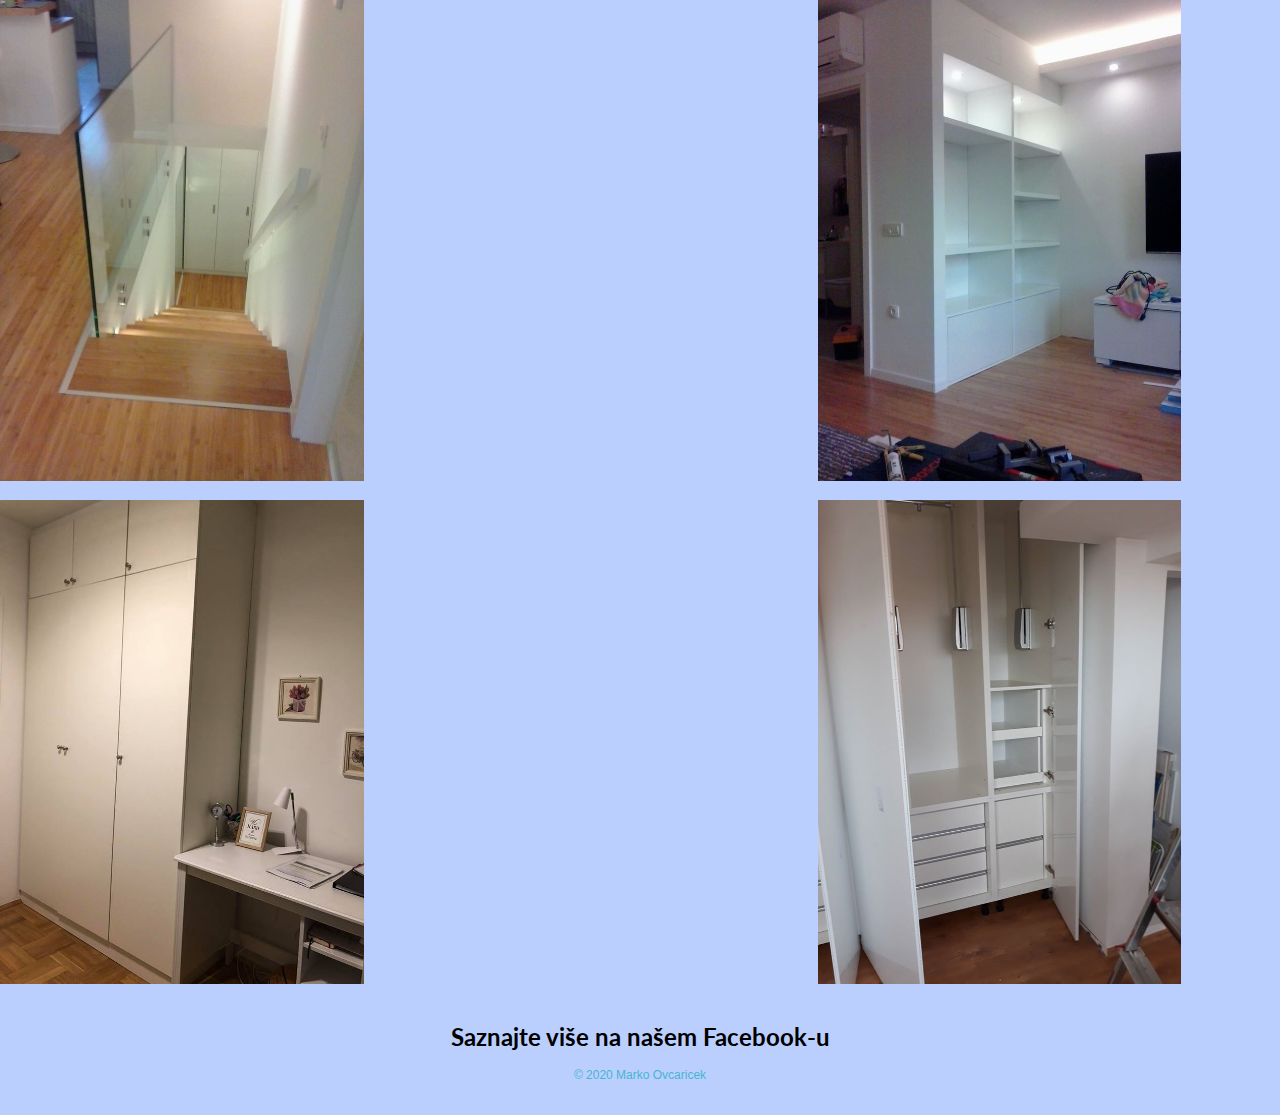
==== commit 117262f6: "Add files via upload" ====
--- a/gallery.html
+++ b/gallery.html
@@ -10,43 +10,37 @@
 </head>
 
 <body>
-  <h2>Galerija radova:</h2>
+
   <div class="top">
-
+    <h2>Galerija radova:</h2>
     <div class="img1">
       <img class="imgleft" src="images\bakar.jpg" alt="Custom copper plated kitchen">
       <img class="imgright" src="images\kuhinja.jpg" alt="Custom kitchen cabinets">
     </div>
-    <hr>
+    <br>
     <div class="img1">
       <img class="imgleft" src="images\kuhinja1.jpg" alt="Custom made kitchen">
       <img class="imgright" src="images\kuhinja2.jpg" alt="Another custom made kitchen">
     </div>
-    <hr>
+    <br>
     <div class="img1">
       <img class="imgleft" src="images\polica.jpg" alt="Custom made shelf">
       <img class="imgright" src="images\grilje.jpg" alt="Custom made blinds">
     </div>
-    <hr>
+    <br>
     <div class="img1">
       <img class="imgleft" src="images\stube.jpg" alt="Custom made wooden stairs">
       <img class="imgright" src="images\ugradbeni.jpg" alt="Built in closet">
     </div>
-    <hr>
+    <br>
     <div class="img1">
       <img class="imgleft" src="images\ormar.jpg" alt="Custom made closet">
       <img class="imgright" src="images\ugradbeni3.jpg" alt="Another custom made built in closet">
+      <br>
     </div>
-
-  </div>
-  <div class="divm">
-
-  </div>
-  <hr>
-  <div class="footer">
-    <a class="fb" href="https://www.facebook.com/KAUTERO-ADRIATIC-414370849050966/" target="_blank">Saznajte više na našoj Facebook stranici</a>
+    <br>
+    <a class="gall" href="https://www.facebook.com/KAUTERO-ADRIATIC-414370849050966/" target="_blank">Saznajte više na našem Facebook-u</a>
     <p class="copyright">© 2020 Marko Ovcaricek</p>
-  </div>
 </body>
 
 </html>
--- a/css/styles.css
+++ b/css/styles.css
@@ -1,8 +1,10 @@
-body {
+body, html {
+
   color: #40514E;
   margin: 0;
   text-align: center;
   font-family: 'Lato', sans-serif;
+  height: 100%;
 }
 
 p {
@@ -10,7 +12,6 @@
   text-align: center;
   font-family: 'News+Cycle', sans-serif;
   line-height: 2;
-  height: auto;
 
 }
 
@@ -18,17 +19,17 @@
   font-size: 3rem;
   margin: 3rem auto 0 auto;
   font-family: 'Saira+Condensed&display=swap', sans-serif;
-  color: #003f5c;
+  color: #333333;
 }
 
 h3 {
   font-size: 1.5rem;
   font-family: 'Saira+Condensed&display=swap', sans-serif;
-  color: #003f5c;
+  color: #333333;
 }
 
 a {
-  color: #11999E;
+  color: #333333;
   font-weight: bold;
   text-decoration: none;
   padding: 1rem 0.5rem;
@@ -40,19 +41,20 @@
 
 hr {
   width: 5%;
-  border: dotted #EAF6F6 0.3rem;
+  border: none;
   border-bottom: none;
   margin: 6.25rem auto;
 }
 
 .divtop {
-  background-color: #e1f4f3;
-  padding: 2rem 0 1rem 0;
+  background-color: #1089ff;
+  padding: 2rem 0 2rem 0;
   position: relative;
 }
 
 .divmiddle {
-  margin: 6.25rem 0;
+  background-color: #f0efef;
+  padding-top: 1rem;
 }
 
 .work {
@@ -61,33 +63,37 @@
   text-align: left;
 }
 
-.imgkitchen {
+.imgshelf {
   width: 25%;
   float: left;
   margin-right: 2rem;
 }
-.imgkitchen:hover {
+.imgshelf:hover {
   width: 40%;
   float: left;
   margin-right: 2rem;
-}
-
-.imgcloset {
-  width: 15%;
+  transition-duration: 3s;
+}
+
+.imgkitchen {
+  width: 25%;
   float: right;
   margin-left: 2rem;
 }
-.imgcloset:hover {
-  width: 30%;
+.imgkitchen:hover {
+  width: 35%;
   float: right;
   margin-left: 2rem;
+  transition-duration: 3s;
 }
 
 .mob {
-  color: #003f5c;
+  font-size: 1.5rem;
+  color: #333333;
 }
 
 .mob:hover {
+  font-size: 1.5rem;
   color: #46b5d1;
 }
 
@@ -96,6 +102,7 @@
   color: white;
   padding: 1rem 0.5rem;
   margin-bottom: 2rem;
+  font-size: 1rem;
 }
 
 .button:hover {
@@ -110,14 +117,41 @@
   color: #003f5c;
 }
 
+.gall {
+  color: black;
+  font-weight: bold;
+  text-decoration: none;
+  padding: 1rem 0.5rem;
+  margin: 1rem auto;
+  font-size: 1.5rem;
+}
+
+.gall:hover {
+  color: #1089ff;
+  font-size: 1.5rem;
+}
+
+
+.fb {
+  color: #333333;
+  font-weight: bold;
+  text-decoration: none;
+  padding: 1rem 0;
+  margin: 1rem auto;
+  font-size: 1.5rem;
+}
+
+.fb:hover {
+  color: white;
+    margin: 1rem auto;
+}
+
 .footer {
-  background-color: #003f5c;
+  background-color: #1089ff;
   color: #EAF6F6;
-  height: 8rem;
+  height: 7rem;
   line-height: 2;
-  padding: 2rem 0 2rem 0;
-  margin: 0;
-
+  padding: 1rem 0 2.3rem 0;
 }
 
 .pfoot {
@@ -128,3 +162,53 @@
   color: #46b5d1;
   font-size: 0.75rem;
 }
+
+.onama {
+  background-image: url('../images/polica.jpg');
+  background-repeat: no-repeat;
+  background-size: cover;
+  background-position: center;
+  height: 100%;
+}
+
+.aboutus {
+  color: white;
+}
+
+.about {
+  color: white;
+  width: 40%;
+  margin: 2.5rem auto;
+}
+
+
+#table {
+  width: 30%;
+  margin: 0 35% 0 35%;
+  color: black;
+}
+
+.top {
+  text-align: center;
+  background-color: #bbcfff;
+  padding: 1rem 0;
+}
+
+.imgleft {
+  display: block;
+  float: left;
+  margin-left: 0;
+  width: 40%;
+}
+
+.imgright {
+  display: block;
+ margin-right: 0;
+ margin-left: 90%;
+ width: 40%;
+}
+
+.img1 {
+  width: 71%;
+  margin: 0;
+}
